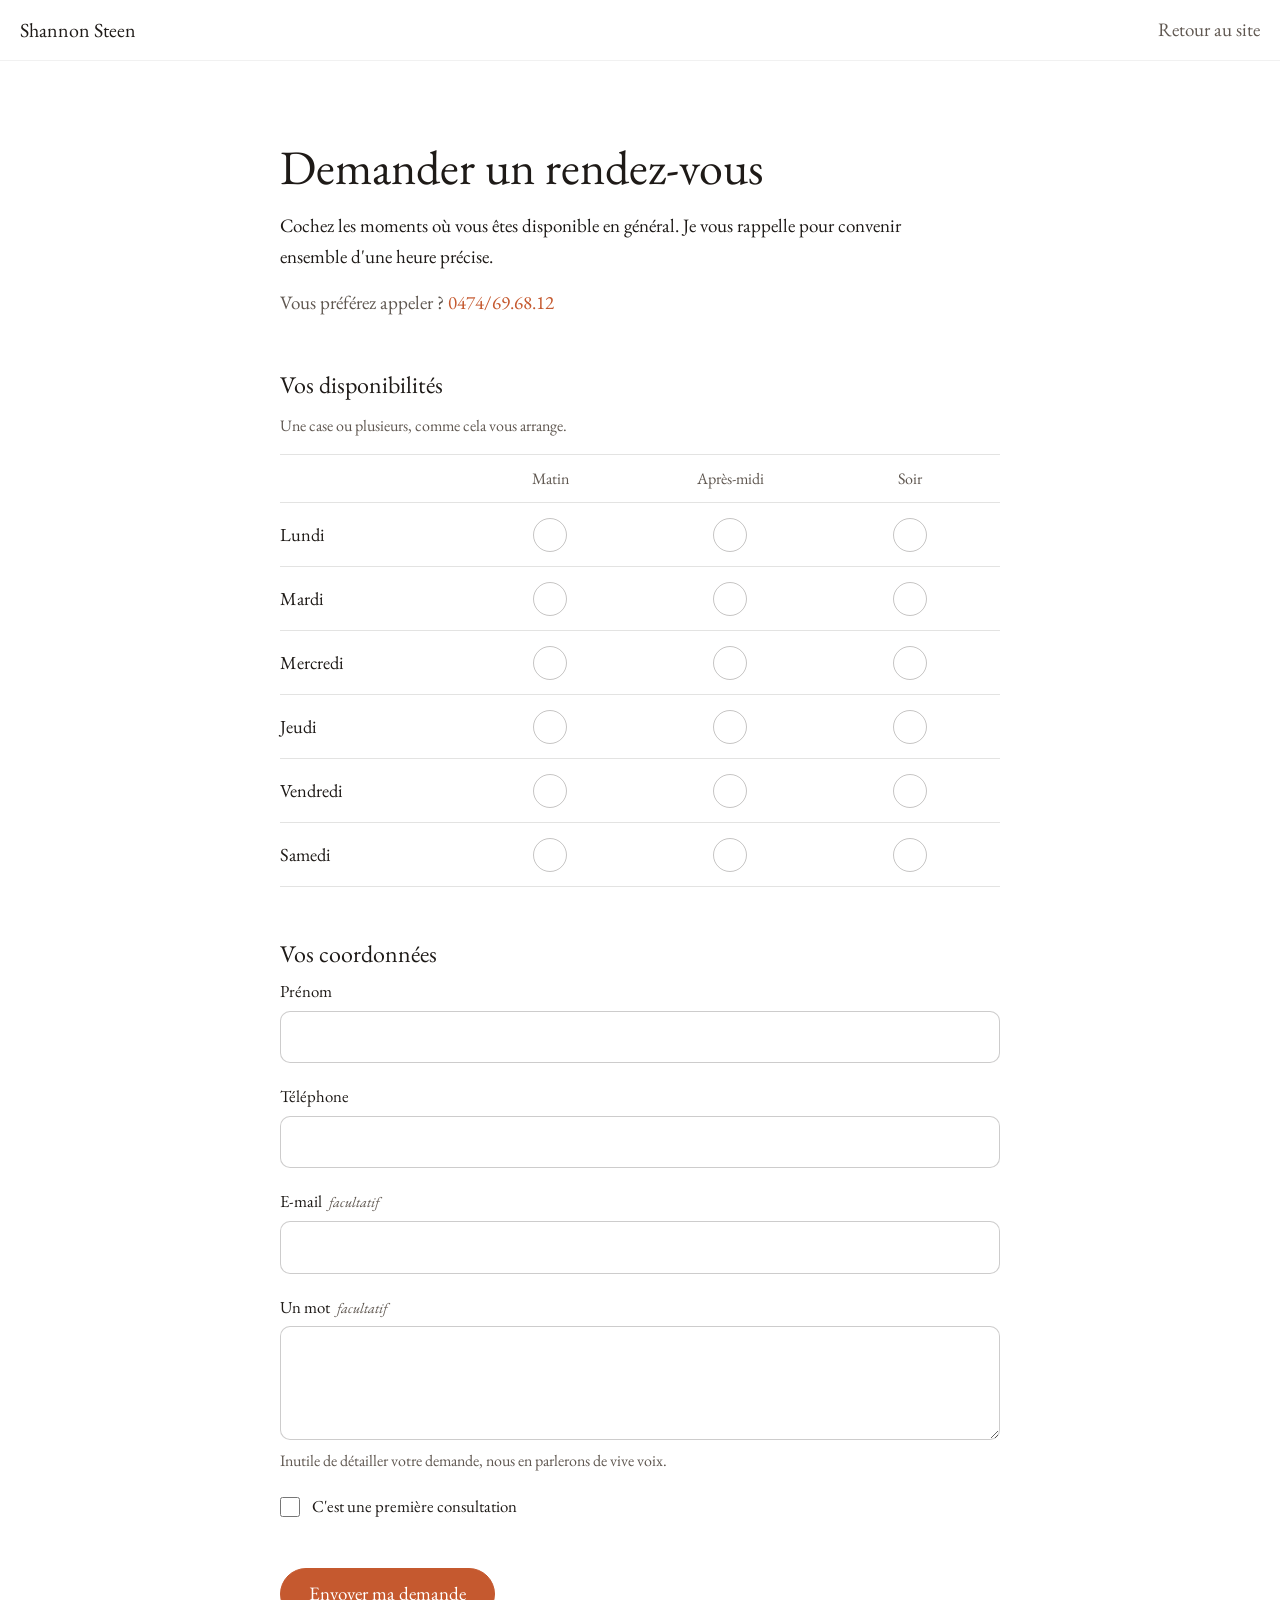
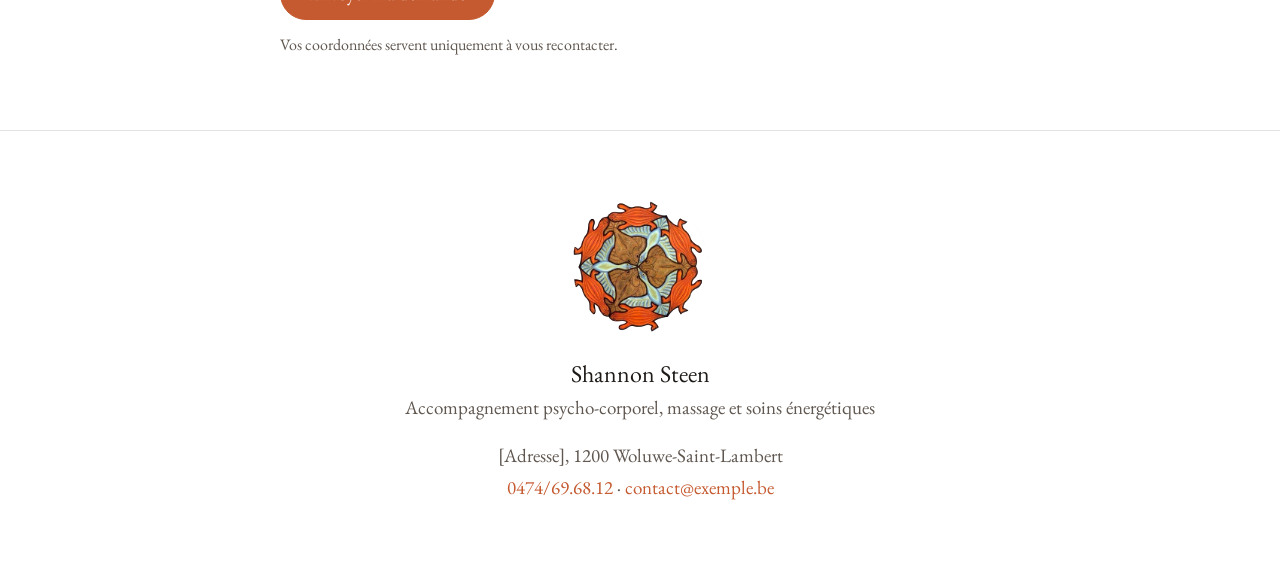
==== rendez-vous.html @ d64f92a7 "Page de demande de rendez-vous (démo) Grille jours × moments à cocher, prénom, téléphone, e-mail et " ====
<!doctype html>
<html lang="fr">
<head>
<meta charset="utf-8">
<meta name="viewport" content="width=device-width, initial-scale=1">
<meta name="robots" content="noindex, nofollow">
<title>Rendez-vous — Shannon Steen</title>
<meta name="description" content="Demande de rendez-vous auprès de Shannon Steen, accompagnement psycho-corporel à Woluwe-Saint-Lambert.">
<link rel="preconnect" href="https://fonts.googleapis.com">
<link rel="preconnect" href="https://fonts.gstatic.com" crossorigin>
<link href="https://fonts.googleapis.com/css2?family=EB+Garamond:ital,wght@0,400;0,500;1,400&display=swap" rel="stylesheet">
<link rel="stylesheet" href="style.css">
</head>
<body class="page-rdv">

<header class="top top--visible">
  <a class="top__nom" href="index.html">Shannon Steen</a>
  <a class="top__retour" href="index.html">Retour au site</a>
</header>

<main class="rdv">

  <div class="rdv__intro">
    <h1>Demander un rendez-vous</h1>
    <p>Cochez les moments où vous êtes disponible en général. Je vous rappelle pour convenir ensemble d'une heure précise.</p>
    <p class="rdv__tel">Vous préférez appeler ? <a href="tel:+32474696812">0474/69.68.12</a></p>
  </div>

  <form class="rdv__form" id="demande" novalidate>

    <fieldset class="dispo">
      <legend>Vos disponibilités</legend>
      <p class="aide" id="aide-dispo">Une case ou plusieurs, comme cela vous arrange.</p>
      <div class="grille" role="group" aria-describedby="aide-dispo">
        <span></span>
        <span class="grille__moment">Matin</span>
        <span class="grille__moment">Après-midi</span>
        <span class="grille__moment">Soir</span>
        <!-- lignes générées plus bas : une par jour -->
      </div>
      <p class="erreur" id="erreur-dispo" hidden>Cochez au moins un moment.</p>
    </fieldset>

    <fieldset class="coord">
      <legend>Vos coordonnées</legend>
      <div class="champ">
        <label for="prenom">Prénom</label>
        <input id="prenom" name="prenom" type="text" autocomplete="given-name" required>
      </div>
      <div class="champ">
        <label for="telephone">Téléphone</label>
        <input id="telephone" name="telephone" type="tel" autocomplete="tel" inputmode="tel" required>
      </div>
      <div class="champ">
        <label for="email">E-mail <span class="facultatif">facultatif</span></label>
        <input id="email" name="email" type="email" autocomplete="email">
      </div>
      <div class="champ">
        <label for="message">Un mot <span class="facultatif">facultatif</span></label>
        <textarea id="message" name="message" rows="3"></textarea>
        <p class="aide">Inutile de détailler votre demande, nous en parlerons de vive voix.</p>
      </div>
      <div class="champ champ--choix">
        <input id="premiere" name="premiere" type="checkbox">
        <label for="premiere">C'est une première consultation</label>
      </div>
      <p class="erreur" id="erreur-coord" hidden>Indiquez votre prénom et un numéro où vous joindre.</p>
    </fieldset>

    <div class="rdv__envoi">
      <button class="bouton" type="submit">Envoyer ma demande</button>
      <p class="aide">Vos coordonnées servent uniquement à vous recontacter.</p>
    </div>
  </form>

  <section class="merci" id="merci" hidden tabindex="-1" aria-live="polite">
    <h2>Merci, votre demande est envoyée.</h2>
    <p>Je vous rappelle dans les prochains jours au <strong id="merci-tel"></strong>.</p>
    <p class="merci__recap">Vos disponibilités : <span id="merci-dispo"></span></p>
    <a class="bouton" href="index.html">Retour au site</a>
  </section>

</main>

<footer class="pied">
  <img class="pied__logo" src="assets/logo-cercle.png" alt="">
  <p class="pied__nom">Shannon Steen</p>
  <p>Accompagnement psycho-corporel, massage et soins énergétiques</p>
  <address>
    [Adresse], 1200 Woluwe-Saint-Lambert<br>
    <a href="tel:+32474696812">0474/69.68.12</a> · <a href="mailto:contact@exemple.be">contact@exemple.be</a>
  </address>
</footer>

<script>
  // Grille : une ligne par jour, une case à cocher par moment de la journée
  const jours = ['Lundi', 'Mardi', 'Mercredi', 'Jeudi', 'Vendredi', 'Samedi'];
  const moments = ['Matin', 'Après-midi', 'Soir'];
  const grille = document.querySelector('.grille');
  jours.forEach(jour => {
    const nom = document.createElement('span');
    nom.className = 'grille__jour';
    nom.textContent = jour;
    grille.append(nom);
    moments.forEach(moment => {
      const id = (jour + '-' + moment).toLowerCase().normalize('NFD').replace(/[^a-z-]/g, '');
      const case_ = document.createElement('label');
      case_.className = 'case';
      case_.htmlFor = id;
      case_.innerHTML = `<input type="checkbox" id="${id}" name="dispo" value="${jour} ${moment.toLowerCase()}"><span class="case__rond" aria-hidden="true"></span><span class="sr">${jour} ${moment.toLowerCase()}</span>`;
      grille.append(case_);
    });
  });

  // Démo : pas encore d'envoi réel (il faudra brancher l'adresse de Shannon via Formspree ou Web3Forms)
  const form = document.getElementById('demande');
  form.addEventListener('submit', ev => {
    ev.preventDefault();
    const choisis = [...form.querySelectorAll('input[name="dispo"]:checked')].map(c => c.value);
    const prenom = form.prenom.value.trim(), tel = form.telephone.value.trim();
    document.getElementById('erreur-dispo').hidden = choisis.length > 0;
    document.getElementById('erreur-coord').hidden = Boolean(prenom && tel);
    if (!choisis.length || !prenom || !tel) return;
    document.getElementById('merci-tel').textContent = tel;
    document.getElementById('merci-dispo').textContent = choisis.join(', ');
    form.hidden = true;
    const merci = document.getElementById('merci');
    merci.hidden = false;
    merci.focus();
    merci.scrollIntoView({ block: 'start' });
  });
</script>
</body>
</html>
---- style.css ----
/* Shannon Steen — couleurs et typo tirées de la carte de visite */
:root {
  --papier: #ffffff;
  --blanc: #ffffff;
  --encre: #1e1a17;
  --gris: #5f5750;
  --filet: rgba(30, 26, 23, .12);
  --terre: #c5592f;   /* orange des tortues / du numéro */
  --violet: #8f7cb8;  /* lavande, cercle des émotions */
  --vert: #6fa58a;    /* sauge, cercle du quotidien */
  /* Couleurs du schéma : 6 couleurs des chakras, adoucies (pas trop saturées) */
  --c-rouge: #d9776f;
  --c-orange: #e39a62;
  --c-jaune: #e3c56b;
  --c-vert: #86b88f;
  --c-bleu: #7fb0cf;
  --c-violet: #a88bc7;
  --eau: #a9c4c0;     /* bleu pâle des poissons */
  --serif: "EB Garamond", Garamond, "Times New Roman", serif;
  --gouttiere: 24px;
  --largeur: 1088px;  /* largeur commune à tous les blocs */
  --col-titre: 240px; /* colonne des titres de section */
}

* { box-sizing: border-box; }
html { scroll-padding-top: 64px; }
body {
  margin: 0;
  background: var(--papier);
  color: var(--encre);
  font: 400 1.1875rem/1.6 var(--serif);
  -webkit-font-smoothing: antialiased;
}
img { max-width: 100%; display: block; }
a { color: inherit; }
h1, h2 { font-weight: 400; line-height: 1.15; margin: 0; }
h2 { font-size: 1.9rem; margin-bottom: 20px; }

/* ---------- En-tête ---------- */
.top {
  position: fixed; inset: 0 0 auto 0; z-index: 10;
  display: flex; justify-content: space-between; align-items: baseline; gap: 24px;
  padding: 14px 20px;
  background: var(--papier);
  border-bottom: 1px solid rgba(30, 26, 23, .06);
  align-items: center;
  transform: translateY(-100%);
  transition: transform 1.4s cubic-bezier(.22, .61, .36, 1); /* descente lente et douce */
}
.top--visible { transform: none; }
.top a { text-decoration: none; }
.top__nom { font-size: 1.25rem; }

/* ---------- Identité : texte à gauche, logo à droite ---------- */
.ident {
  width: min(100% - 2 * var(--gouttiere), var(--largeur)); margin: 0 auto;
  position: relative;
  min-height: 100vh; min-height: 100svh; /* plein écran quelle que soit la résolution */
  display: flex; flex-direction: column; align-items: center; justify-content: center;
  padding: 48px 0;
  text-align: center;
}
.ident h1 { font-size: 2.6rem; line-height: 1.05; }
.ident__filet {
  display: block; width: 48px; height: 1px;
  margin: 28px auto; background: var(--terre);
}
.ident__titre { margin: 0; font-size: 1.35rem; line-height: 1.4; }
.ident__lieu { margin: 6px 0 0; color: var(--gris); }
/* Flèche dans un rond qui pulse une seule fois à l'arrivée : invite à cliquer */
.ident__fleche {
  display: grid; place-items: center;
  width: 64px; height: 64px; margin-top: 80px;
  border: 1px solid var(--terre); border-radius: 50%;
  color: var(--terre);
  animation: appel 2.4s ease-in-out .8s 1 both;
  transition: background .6s, color .6s;
}
.ident__fleche svg { width: 16px; height: 28px; fill: none; stroke: currentColor; stroke-width: 1.4; }
.ident__fleche:hover { background: var(--terre); color: var(--blanc); animation-play-state: paused; }
@keyframes appel {
  0%, 100% { opacity: 1; box-shadow: 0 0 0 0 color-mix(in srgb, var(--terre) 35%, transparent); }
  50%      { opacity: .45; box-shadow: 0 0 0 12px transparent; }
}
.bouton {
  display: inline-block; margin-top: 20px;
  padding: 8px 22px; border-radius: 999px;
  border: 1px solid var(--terre);
  background: var(--terre); color: var(--blanc);
  text-decoration: none;
  transition: background .5s, color .5s;
}
.bouton:hover { background: transparent; color: var(--terre); }
.consultations__cta { margin-top: 32px !important; }
.bouton--petit { margin-top: 0; padding: 4px 16px; font-size: 1rem; }
/* Dans l'en-tête : contour seul par défaut, plein au survol (plus léger) */
.top .bouton { background: transparent; color: var(--terre); }
.top .bouton:hover { background: var(--terre); color: var(--blanc); }

/* ---------- Blocs ---------- */
.bloc {
  width: min(100% - 2 * var(--gouttiere), var(--largeur)); margin: 0 auto;
  padding: 48px 0;
  border-top: 1px solid var(--filet);
}
.bloc p { max-width: 36em; margin: 0 0 1em; }

.liste { padding: 0 0 0 1.1em; margin: 0; }
.liste li { padding: 2px 0; }
.liste li::marker { color: var(--terre); }

.tableau { margin: 0; }
.tableau dt { color: var(--gris); font-size: 1rem; padding-top: 14px; }
.tableau dd { margin: 0; padding-bottom: 14px; border-bottom: 1px solid var(--filet); }
.tableau dd:last-of-type { border-bottom: 0; }
.tableau a { color: var(--terre); }

/* ---------- Approche : constellation de cercles ---------- */
/* Section dédiée sous le hero : le schéma en grand */
/* Deuxième écran plein écran : le schéma, centré, avec sa flèche vers la suite */
section[id] { scroll-margin-top: 64px; } /* place pour l'en-tête fixe */
.schema {
  width: min(100% - 2 * var(--gouttiere), var(--largeur)); margin: 0 auto;
  min-height: 100vh; min-height: 100svh;
  display: flex; flex-direction: column; align-items: center; justify-content: flex-start;
  padding: 80px 0 32px; /* 64px d'en-tête fixe + 16px : le schéma se place en haut de l'écran */
}
section.schema { scroll-margin-top: 0; } /* l'écran du schéma s'aligne pile sur le haut (plus spécifique que section[id]) */
/* Mobile : le schéma prend presque toute la largeur de l'écran */
@media (max-width: 767px) {
  /* schéma collé sous l'en-tête et flèche plus proche : la flèche reste visible même sur un écran court */
  .schema { width: 100%; padding-top: 72px; }
  .constellation { width: min(100% - 24px, calc((100svh - 72px - 32px - 64px - 40px) * .94)); }
  .schema__fleche { margin-top: 32px; }
}
.constellation {
  margin: 0 auto;
  /* le schéma tient toujours dans l'écran, avec la flèche en dessous */
  /* hauteur dispo × 0,94 : le dessin est un peu plus haut que large (890 × 944) */
  width: min(100%, 920px, calc((100svh - 80px - 48px - 64px - 32px) * .94));
}
.schema__fleche { margin-top: 48px; animation: none; }
@supports (animation-timeline: view()) {
  .constellation { view-timeline: --constel; }
}
.constellation svg { display: block; width: 100%; height: auto; overflow: visible; }
.etiquette { transform-box: fill-box; transform-origin: center; }
.etiquettes { pointer-events: none; }
.disque {
  transform-box: fill-box; transform-origin: center;
  /* vrai mélange « encre » : le mode de fusion doit être sur le groupe animé,
     sinon chaque cercle reste isolé dans son calque et ne se mélange pas aux autres */
  mix-blend-mode: multiply;
}
.disque circle {
  fill: var(--c);
  fill-opacity: .92;
  transition: fill-opacity .8s ease;
}
.disque:hover circle { fill-opacity: 1; }
/* liseré de calage : la même encre, plus soutenue, légèrement décalée */
.disque .calage { fill: color-mix(in oklab, var(--c), #6b2a12 22%); fill-opacity: 1; }
.etiquette text {
  font: italic 400 42px var(--serif);
  fill: var(--blanc);
  text-anchor: middle;
  pointer-events: none;
}

/* Libellés plus grands sur petit écran (le schéma est réduit) */
@media (max-width: 767px) {
  .etiquette text { font-size: 46px; }
}

/* Deux phases sur tout le passage du schéma à l'écran :
   1. arrivée : de loin, en grandissant, jusqu'à la position ouverte (0 → 50 %)
   2. dérive très lente vers le centre jusqu'à la sortie de l'écran (50 → 100 %),
      sans jamais aller jusqu'à la fusion */
@supports (animation-timeline: view()) {
  .disque, .etiquette {
    animation: arrive linear both;
    animation-timeline: --constel;
    animation-range: cover 0% cover 100%;
  }
}
@keyframes arrive {
  0%   { transform: translate(calc(cos(var(--a)) * 320px), calc(sin(var(--a)) * 320px)) scale(.25); opacity: 0; }
  20%  { opacity: 1; }
  50%  { transform: none; opacity: 1; }
  100% { transform: translate(calc(cos(var(--a)) * var(--d) * -.3px), calc(sin(var(--a)) * var(--d) * -.3px)); opacity: 1; }
}

/* ---------- Parcours ---------- */

.pied {
  text-align: center; padding: 64px var(--gouttiere) 72px;
  color: var(--gris);
  border-top: 1px solid var(--filet);
}
.pied__logo { width: 140px; margin: 0 auto 20px; clip-path: circle(48.5% at 50% 50%); filter: brightness(1.05) contrast(1.06); }
.pied p { margin: 0; }
.pied__nom { font-size: 1.5rem; color: var(--encre); }
.pied address { font-style: normal; margin-top: 16px; line-height: 1.7; }
.pied a { color: var(--terre); text-decoration: none; }


/* ---------- Tablette et + ---------- */
@media (min-width: 768px) {
  :root { --gouttiere: 48px; }
  .ident h1 { font-size: 4.2rem; }
  .ident__titre { font-size: 1.7rem; }
  .bloc { display: grid; grid-template-columns: var(--col-titre) 1fr; column-gap: 48px; padding: 64px 0; }
  .bloc > h2 { grid-row: span 10; }
  .tableau { display: grid; grid-template-columns: 200px 1fr; }
  .tableau dt, .tableau dd { padding: 14px 0; border-bottom: 1px solid var(--filet); }
  .tableau dt:last-of-type { border-bottom: 0; }
}

@media (prefers-reduced-motion: reduce) {
  *, *::before, *::after { animation: none !important; }
}

/* ---------- Page « Demander un rendez-vous » ---------- */
.top__retour { color: var(--gris); }
.top__retour:hover { color: var(--encre); }

.rdv {
  width: min(100% - 2 * var(--gouttiere), 720px); margin: 0 auto;
  padding: 112px 0 72px;
}
.rdv h1 { font-size: 2.4rem; text-wrap: balance; }
.rdv__intro p { max-width: 34em; margin: 16px 0 0; }
.rdv__tel { color: var(--gris); }
.rdv__tel a { color: var(--terre); text-decoration: none; }

.rdv__form { display: grid; gap: 48px; margin-top: 48px; }
.rdv fieldset { border: 0; margin: 0; padding: 0; min-width: 0; }
.rdv legend { font-size: 1.5rem; padding: 0; margin-bottom: 8px; }
.aide { color: var(--gris); font-size: 1rem; margin: 0 0 16px; }
.erreur { color: var(--terre); font-size: 1rem; margin: 12px 0 0; }

/* Grille des disponibilités : jours en lignes, moments en colonnes */
.grille {
  display: grid;
  grid-template-columns: minmax(5.5em, 1fr) repeat(3, minmax(0, 1fr));
  align-items: center;
  border-top: 1px solid var(--filet);
}
.grille > * { padding: 10px 0; border-bottom: 1px solid var(--filet); min-height: 60px; display: flex; align-items: center; }
.grille__moment { justify-content: center; color: var(--gris); font-size: 1rem; min-height: 48px; }
.grille > :nth-child(-n+4) { min-height: 48px; } /* ligne d'en-tête : même hauteur pour que le filet soit continu */
.grille__jour { font-size: 1.15rem; }

.case { justify-content: center; cursor: pointer; position: relative; }
.case input { position: absolute; opacity: 0; width: 1px; height: 1px; }
.case__rond {
  width: 34px; height: 34px; border-radius: 50%;
  border: 1px solid color-mix(in srgb, var(--encre) 25%, transparent);
  transition: background .5s, border-color .5s, transform .5s;
}
/* les moments reprennent trois encres du schéma */
.case:nth-child(4n+2) { --encre-case: var(--c-jaune); }
.case:nth-child(4n+3) { --encre-case: var(--c-orange); }
.case:nth-child(4n)   { --encre-case: var(--c-violet); }
.case:hover .case__rond { border-color: var(--encre-case); }
.case input:checked + .case__rond {
  background: var(--encre-case); border-color: var(--encre-case);
  transform: scale(1.12);
}
.case input:focus-visible + .case__rond { outline: 2px solid var(--encre); outline-offset: 3px; }
.sr { position: absolute; width: 1px; height: 1px; overflow: hidden; clip-path: inset(50%); white-space: nowrap; }

/* Coordonnées */
.coord { display: grid; gap: 20px; }
.coord legend { margin-bottom: 4px; }
.champ { display: grid; gap: 6px; }
.champ label { font-size: 1.05rem; }
.facultatif { color: var(--gris); font-size: .9rem; font-style: italic; margin-left: 4px; }
.champ input:not([type="checkbox"]), .champ textarea {
  font: inherit; color: var(--encre); background: var(--blanc);
  border: 1px solid color-mix(in srgb, var(--encre) 22%, transparent); border-radius: 10px;
  padding: 10px 14px; width: 100%;
}
.champ input:focus, .champ textarea:focus { outline: none; border-color: var(--terre); box-shadow: 0 0 0 3px color-mix(in srgb, var(--terre) 18%, transparent); }
.champ .aide { margin: 2px 0 0; }
.champ--choix { grid-template-columns: auto 1fr; align-items: center; gap: 12px; }
.champ--choix input { width: 20px; height: 20px; accent-color: var(--terre); margin: 0; }

.rdv__envoi { display: grid; justify-items: start; gap: 12px; }
.rdv__envoi .bouton { margin-top: 0; font: inherit; cursor: pointer; padding: 10px 28px; }
.rdv__envoi .aide { margin: 0; }

.merci { padding-top: 48px; outline: none; }
.merci h2 { font-size: 1.9rem; margin-bottom: 16px; }
.merci p { margin: 0 0 12px; max-width: 34em; }
.merci__recap { color: var(--gris); }

@media (min-width: 768px) {
  .rdv { padding-top: 140px; }
  .rdv h1 { font-size: 3rem; }
  .grille > * { min-height: 64px; }
}
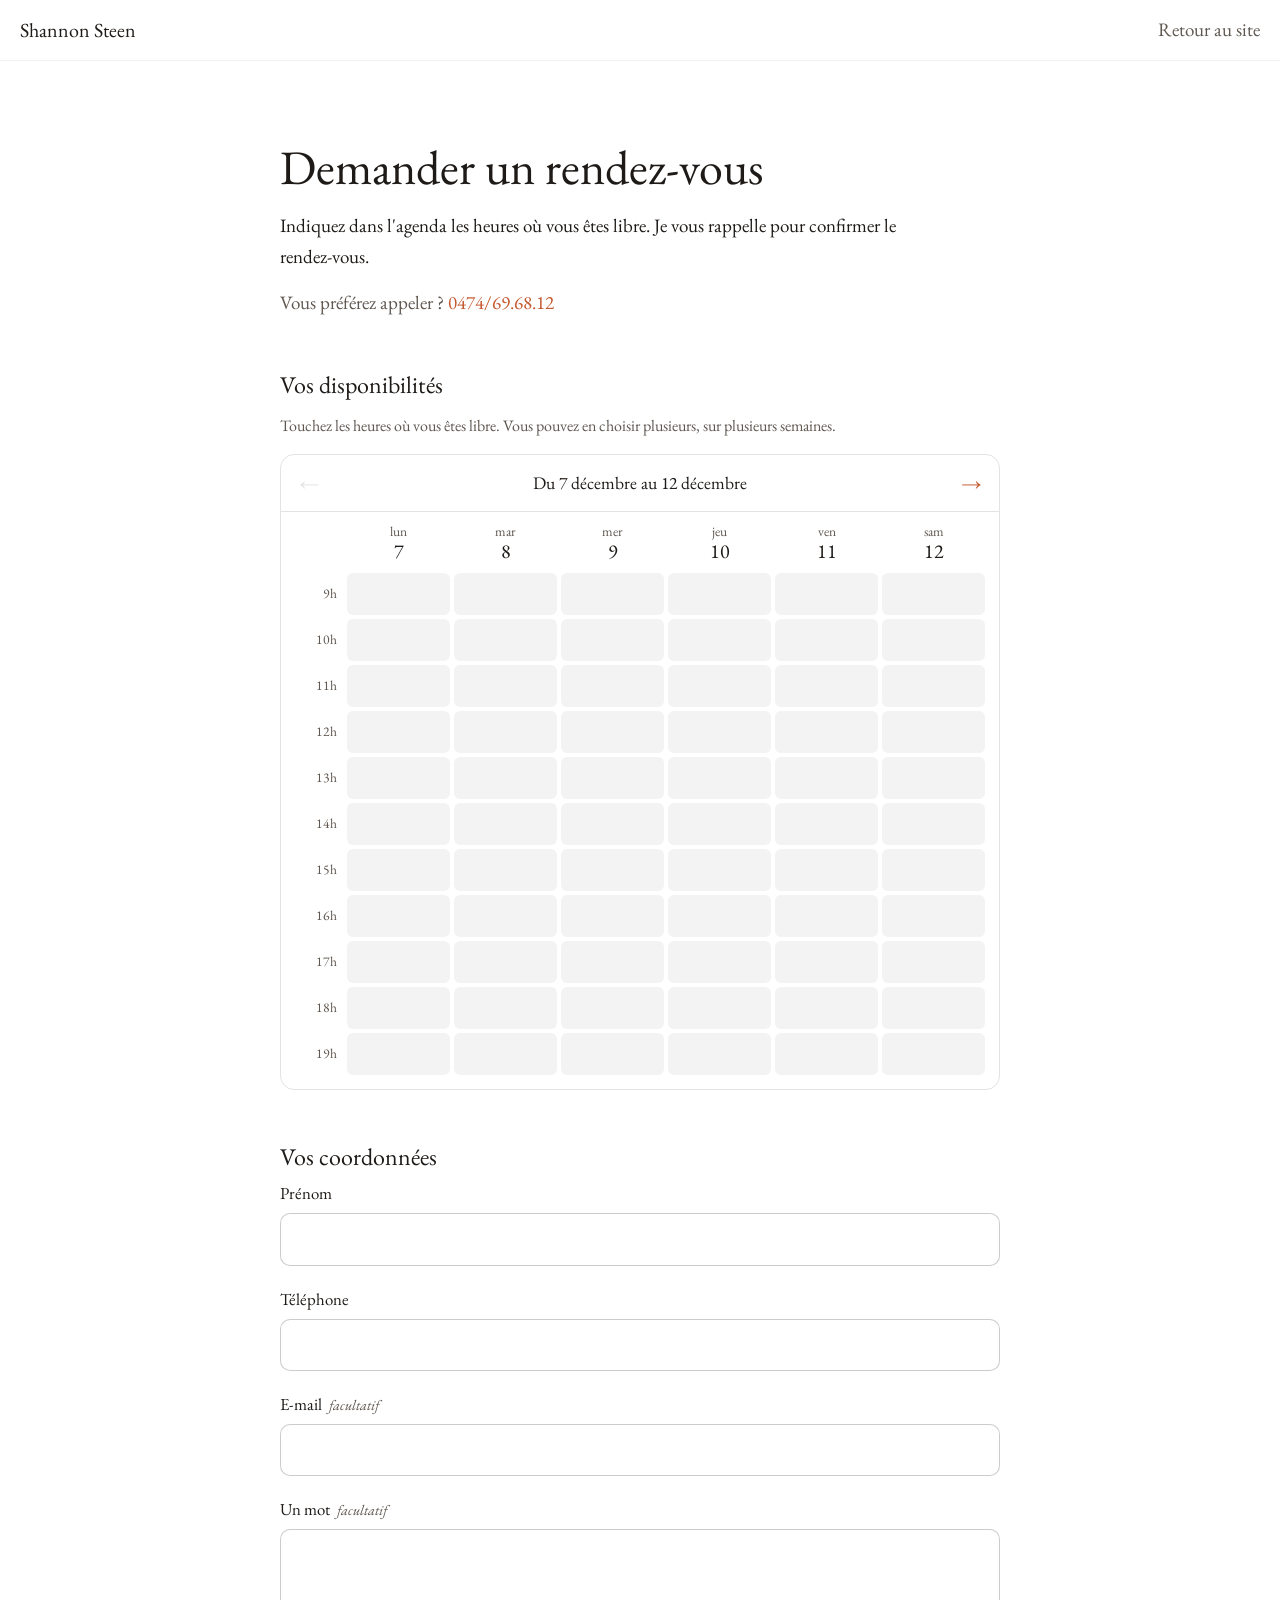
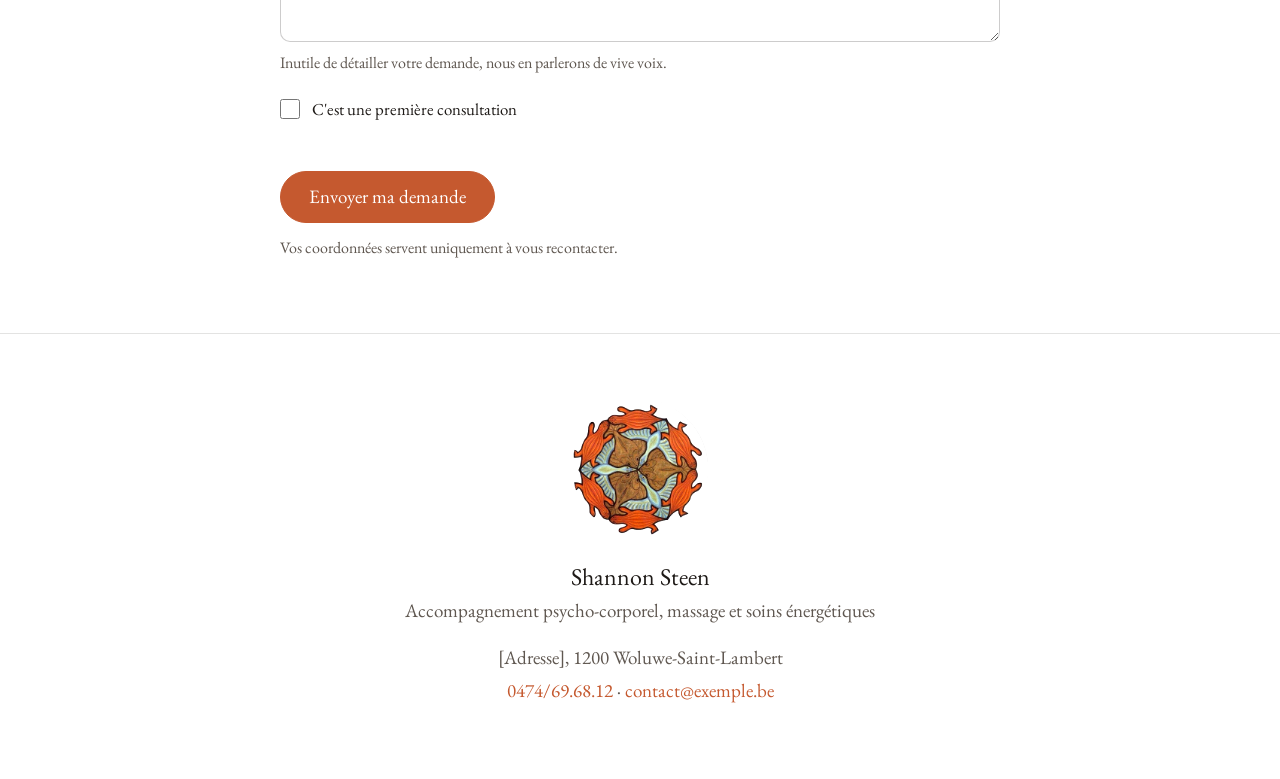
==== commit fc376788: "Rendez-vous : vrai agenda à la semaine Jours datés en colonnes (lundi-samedi), créneaux d'une heure " ====
--- a/rendez-vous.html
+++ b/rendez-vous.html
@@ -22,7 +22,7 @@
 
   <div class="rdv__intro">
     <h1>Demander un rendez-vous</h1>
-    <p>Cochez les moments où vous êtes disponible en général. Je vous rappelle pour convenir ensemble d'une heure précise.</p>
+    <p>Indiquez dans l'agenda les heures où vous êtes libre. Je vous rappelle pour confirmer le rendez-vous.</p>
     <p class="rdv__tel">Vous préférez appeler ? <a href="tel:+32474696812">0474/69.68.12</a></p>
   </div>
 
@@ -30,15 +30,22 @@
 
     <fieldset class="dispo">
       <legend>Vos disponibilités</legend>
-      <p class="aide" id="aide-dispo">Une case ou plusieurs, comme cela vous arrange.</p>
-      <div class="grille" role="group" aria-describedby="aide-dispo">
-        <span></span>
-        <span class="grille__moment">Matin</span>
-        <span class="grille__moment">Après-midi</span>
-        <span class="grille__moment">Soir</span>
-        <!-- lignes générées plus bas : une par jour -->
+      <p class="aide" id="aide-dispo">Touchez les heures où vous êtes libre. Vous pouvez en choisir plusieurs, sur plusieurs semaines.</p>
+
+      <div class="agenda">
+        <div class="agenda__nav">
+          <button type="button" class="agenda__fleche" id="sem-prec" aria-label="Semaine précédente">←</button>
+          <p class="agenda__titre" id="sem-titre" aria-live="polite"></p>
+          <button type="button" class="agenda__fleche" id="sem-suiv" aria-label="Semaine suivante">→</button>
+        </div>
+        <div class="agenda__grille" id="agenda" role="group" aria-describedby="aide-dispo"></div>
       </div>
-      <p class="erreur" id="erreur-dispo" hidden>Cochez au moins un moment.</p>
+
+      <div class="choix" id="choix" hidden>
+        <p class="choix__titre">Vos créneaux</p>
+        <ul class="choix__liste" id="choix-liste"></ul>
+      </div>
+      <p class="erreur" id="erreur-dispo" hidden>Choisissez au moins un créneau.</p>
     </fieldset>
 
     <fieldset class="coord">
@@ -93,36 +100,80 @@
 </footer>
 
 <script>
-  // Grille : une ligne par jour, une case à cocher par moment de la journée
-  const jours = ['Lundi', 'Mardi', 'Mercredi', 'Jeudi', 'Vendredi', 'Samedi'];
-  const moments = ['Matin', 'Après-midi', 'Soir'];
-  const grille = document.querySelector('.grille');
-  jours.forEach(jour => {
-    const nom = document.createElement('span');
-    nom.className = 'grille__jour';
-    nom.textContent = jour;
-    grille.append(nom);
-    moments.forEach(moment => {
-      const id = (jour + '-' + moment).toLowerCase().normalize('NFD').replace(/[^a-z-]/g, '');
-      const case_ = document.createElement('label');
-      case_.className = 'case';
-      case_.htmlFor = id;
-      case_.innerHTML = `<input type="checkbox" id="${id}" name="dispo" value="${jour} ${moment.toLowerCase()}"><span class="case__rond" aria-hidden="true"></span><span class="sr">${jour} ${moment.toLowerCase()}</span>`;
-      grille.append(case_);
+  // Agenda : semaines du lundi au samedi, créneaux d'une heure de 9 h à 19 h
+  const HEURES = [9, 10, 11, 12, 13, 14, 15, 16, 17, 18, 19];
+  const NB_SEMAINES = 4;
+  const choisis = new Map(); // clé "2026-10-13T10" → libellé lisible
+  const jourCourt = new Intl.DateTimeFormat('fr-BE', { weekday: 'short' });
+  const jourLong = new Intl.DateTimeFormat('fr-BE', { weekday: 'long', day: 'numeric', month: 'long' });
+  const mois = new Intl.DateTimeFormat('fr-BE', { day: 'numeric', month: 'long' });
+
+  // premier lundi à venir (demain au plus tôt)
+  const debut = new Date(); debut.setHours(0, 0, 0, 0); debut.setDate(debut.getDate() + 1);
+  while (debut.getDay() !== 1) debut.setDate(debut.getDate() + 1);
+  let semaine = 0;
+
+  // date locale (toISOString passerait en UTC et décalerait d'un jour à Bruxelles)
+  const cle = d => `${d.getFullYear()}-${String(d.getMonth() + 1).padStart(2, '0')}-${String(d.getDate()).padStart(2, '0')}`;
+  const agenda = document.getElementById('agenda');
+
+  function dessiner() {
+    const lundi = new Date(debut); lundi.setDate(lundi.getDate() + semaine * 7);
+    const jours = [...Array(6)].map((_, i) => { const d = new Date(lundi); d.setDate(d.getDate() + i); return d; });
+    const samedi = jours[5];
+    document.getElementById('sem-titre').textContent = `Du ${mois.format(lundi)} au ${mois.format(samedi)}`;
+    document.getElementById('sem-prec').disabled = semaine === 0;
+    document.getElementById('sem-suiv').disabled = semaine === NB_SEMAINES - 1;
+
+    let html = '<span class="agenda__coin"></span>';
+    jours.forEach(d => html += `<span class="agenda__jour"><span>${jourCourt.format(d).replace('.', '')}</span><b>${d.getDate()}</b></span>`);
+    HEURES.forEach(h => {
+      html += `<span class="agenda__heure">${h}h</span>`;
+      jours.forEach(d => {
+        const k = `${cle(d)}T${h}`;
+        const libelle = `${jourLong.format(d)} à ${h} h`;
+        html += `<button type="button" class="creneau" data-cle="${k}" data-libelle="${libelle}" aria-pressed="${choisis.has(k)}" aria-label="${libelle}"></button>`;
+      });
     });
+    agenda.innerHTML = html;
+  }
+
+  function resume() {
+    const liste = document.getElementById('choix-liste');
+    const tri = [...choisis.keys()].sort((a, b) => a.localeCompare(b, undefined, { numeric: true }));
+    liste.innerHTML = tri.map(k => `<li><button type="button" data-retire="${k}" aria-label="Retirer ${choisis.get(k)}">${choisis.get(k)} <span aria-hidden="true">×</span></button></li>`).join('');
+    document.getElementById('choix').hidden = choisis.size === 0;
+    if (choisis.size) document.getElementById('erreur-dispo').hidden = true;
+  }
+
+  agenda.addEventListener('click', ev => {
+    const c = ev.target.closest('.creneau'); if (!c) return;
+    const k = c.dataset.cle;
+    if (choisis.has(k)) choisis.delete(k); else choisis.set(k, c.dataset.libelle);
+    c.setAttribute('aria-pressed', choisis.has(k));
+    resume();
   });
+  document.getElementById('choix-liste').addEventListener('click', ev => {
+    const b = ev.target.closest('[data-retire]'); if (!b) return;
+    choisis.delete(b.dataset.retire);
+    const c = agenda.querySelector(`[data-cle="${b.dataset.retire}"]`); if (c) c.setAttribute('aria-pressed', 'false');
+    resume();
+  });
+  document.getElementById('sem-prec').addEventListener('click', () => { semaine--; dessiner(); });
+  document.getElementById('sem-suiv').addEventListener('click', () => { semaine++; dessiner(); });
+  dessiner();
 
   // Démo : pas encore d'envoi réel (il faudra brancher l'adresse de Shannon via Formspree ou Web3Forms)
   const form = document.getElementById('demande');
   form.addEventListener('submit', ev => {
     ev.preventDefault();
-    const choisis = [...form.querySelectorAll('input[name="dispo"]:checked')].map(c => c.value);
     const prenom = form.prenom.value.trim(), tel = form.telephone.value.trim();
-    document.getElementById('erreur-dispo').hidden = choisis.length > 0;
+    document.getElementById('erreur-dispo').hidden = choisis.size > 0;
     document.getElementById('erreur-coord').hidden = Boolean(prenom && tel);
-    if (!choisis.length || !prenom || !tel) return;
+    if (!choisis.size || !prenom || !tel) return;
     document.getElementById('merci-tel').textContent = tel;
-    document.getElementById('merci-dispo').textContent = choisis.join(', ');
+    const tri = [...choisis.keys()].sort((a, b) => a.localeCompare(b, undefined, { numeric: true }));
+    document.getElementById('merci-dispo').textContent = tri.map(k => choisis.get(k)).join(' · ');
     form.hidden = true;
     const merci = document.getElementById('merci');
     merci.hidden = false;
--- a/style.css
+++ b/style.css
@@ -239,36 +239,49 @@
 .aide { color: var(--gris); font-size: 1rem; margin: 0 0 16px; }
 .erreur { color: var(--terre); font-size: 1rem; margin: 12px 0 0; }
 
-/* Grille des disponibilités : jours en lignes, moments en colonnes */
-.grille {
+/* Agenda : jours en colonnes, heures en lignes, comme un agenda papier */
+.agenda { border: 1px solid var(--filet); border-radius: 14px; overflow: hidden; }
+.agenda__nav {
+  display: grid; grid-template-columns: 44px 1fr 44px; align-items: center;
+  padding: 6px; border-bottom: 1px solid var(--filet);
+}
+.agenda__titre { margin: 0; text-align: center; font-size: 1.1rem; }
+.agenda__fleche {
+  width: 44px; height: 44px; border: 0; border-radius: 50%; background: none;
+  font: inherit; font-size: 1.3rem; color: var(--terre); cursor: pointer;
+}
+.agenda__fleche:hover:not(:disabled) { background: color-mix(in srgb, var(--terre) 10%, transparent); }
+.agenda__fleche:disabled { color: var(--filet); cursor: default; }
+
+.agenda__grille {
   display: grid;
-  grid-template-columns: minmax(5.5em, 1fr) repeat(3, minmax(0, 1fr));
-  align-items: center;
-  border-top: 1px solid var(--filet);
-}
-.grille > * { padding: 10px 0; border-bottom: 1px solid var(--filet); min-height: 60px; display: flex; align-items: center; }
-.grille__moment { justify-content: center; color: var(--gris); font-size: 1rem; min-height: 48px; }
-.grille > :nth-child(-n+4) { min-height: 48px; } /* ligne d'en-tête : même hauteur pour que le filet soit continu */
-.grille__jour { font-size: 1.15rem; }
-
-.case { justify-content: center; cursor: pointer; position: relative; }
-.case input { position: absolute; opacity: 0; width: 1px; height: 1px; }
-.case__rond {
-  width: 34px; height: 34px; border-radius: 50%;
-  border: 1px solid color-mix(in srgb, var(--encre) 25%, transparent);
-  transition: background .5s, border-color .5s, transform .5s;
-}
-/* les moments reprennent trois encres du schéma */
-.case:nth-child(4n+2) { --encre-case: var(--c-jaune); }
-.case:nth-child(4n+3) { --encre-case: var(--c-orange); }
-.case:nth-child(4n)   { --encre-case: var(--c-violet); }
-.case:hover .case__rond { border-color: var(--encre-case); }
-.case input:checked + .case__rond {
-  background: var(--encre-case); border-color: var(--encre-case);
-  transform: scale(1.12);
-}
-.case input:focus-visible + .case__rond { outline: 2px solid var(--encre); outline-offset: 3px; }
-.sr { position: absolute; width: 1px; height: 1px; overflow: hidden; clip-path: inset(50%); white-space: nowrap; }
+  grid-template-columns: 40px repeat(6, minmax(0, 1fr));
+  gap: 3px; padding: 8px 8px 10px 4px;
+  font-variant-numeric: tabular-nums;
+}
+.agenda__coin { position: sticky; }
+.agenda__jour { display: grid; justify-items: center; line-height: 1.15; padding-bottom: 6px; color: var(--gris); font-size: .85rem; }
+.agenda__jour b { font-weight: 400; font-size: 1.25rem; color: var(--encre); }
+.agenda__heure { font-size: .85rem; color: var(--gris); text-align: right; padding-right: 6px; align-self: center; }
+.creneau {
+  height: 38px; border: 0; border-radius: 6px; cursor: pointer;
+  background: color-mix(in srgb, var(--encre) 5%, transparent);
+  transition: background .4s, transform .4s;
+}
+.creneau:hover { background: color-mix(in srgb, var(--terre) 22%, transparent); }
+.creneau[aria-pressed="true"] { background: var(--terre); }
+.creneau:focus-visible { outline: 2px solid var(--encre); outline-offset: 2px; }
+
+/* Récapitulatif des créneaux choisis : on peut en retirer un d'un geste */
+.choix { margin-top: 20px; }
+.choix__titre { margin: 0 0 8px; font-size: 1rem; color: var(--gris); }
+.choix__liste { list-style: none; margin: 0; padding: 0; display: flex; flex-wrap: wrap; gap: 8px; }
+.choix__liste button {
+  font: inherit; font-size: .95rem; cursor: pointer;
+  border: 1px solid var(--terre); color: var(--terre); background: none;
+  border-radius: 999px; padding: 3px 12px;
+}
+.choix__liste button:hover { background: var(--terre); color: var(--blanc); }
 
 /* Coordonnées */
 .coord { display: grid; gap: 20px; }
@@ -298,5 +311,6 @@
 @media (min-width: 768px) {
   .rdv { padding-top: 140px; }
   .rdv h1 { font-size: 3rem; }
-  .grille > * { min-height: 64px; }
-}
+  .creneau { height: 42px; }
+  .agenda__grille { grid-template-columns: 56px repeat(6, minmax(0, 1fr)); gap: 4px; padding: 12px 14px 14px 6px; }
+}
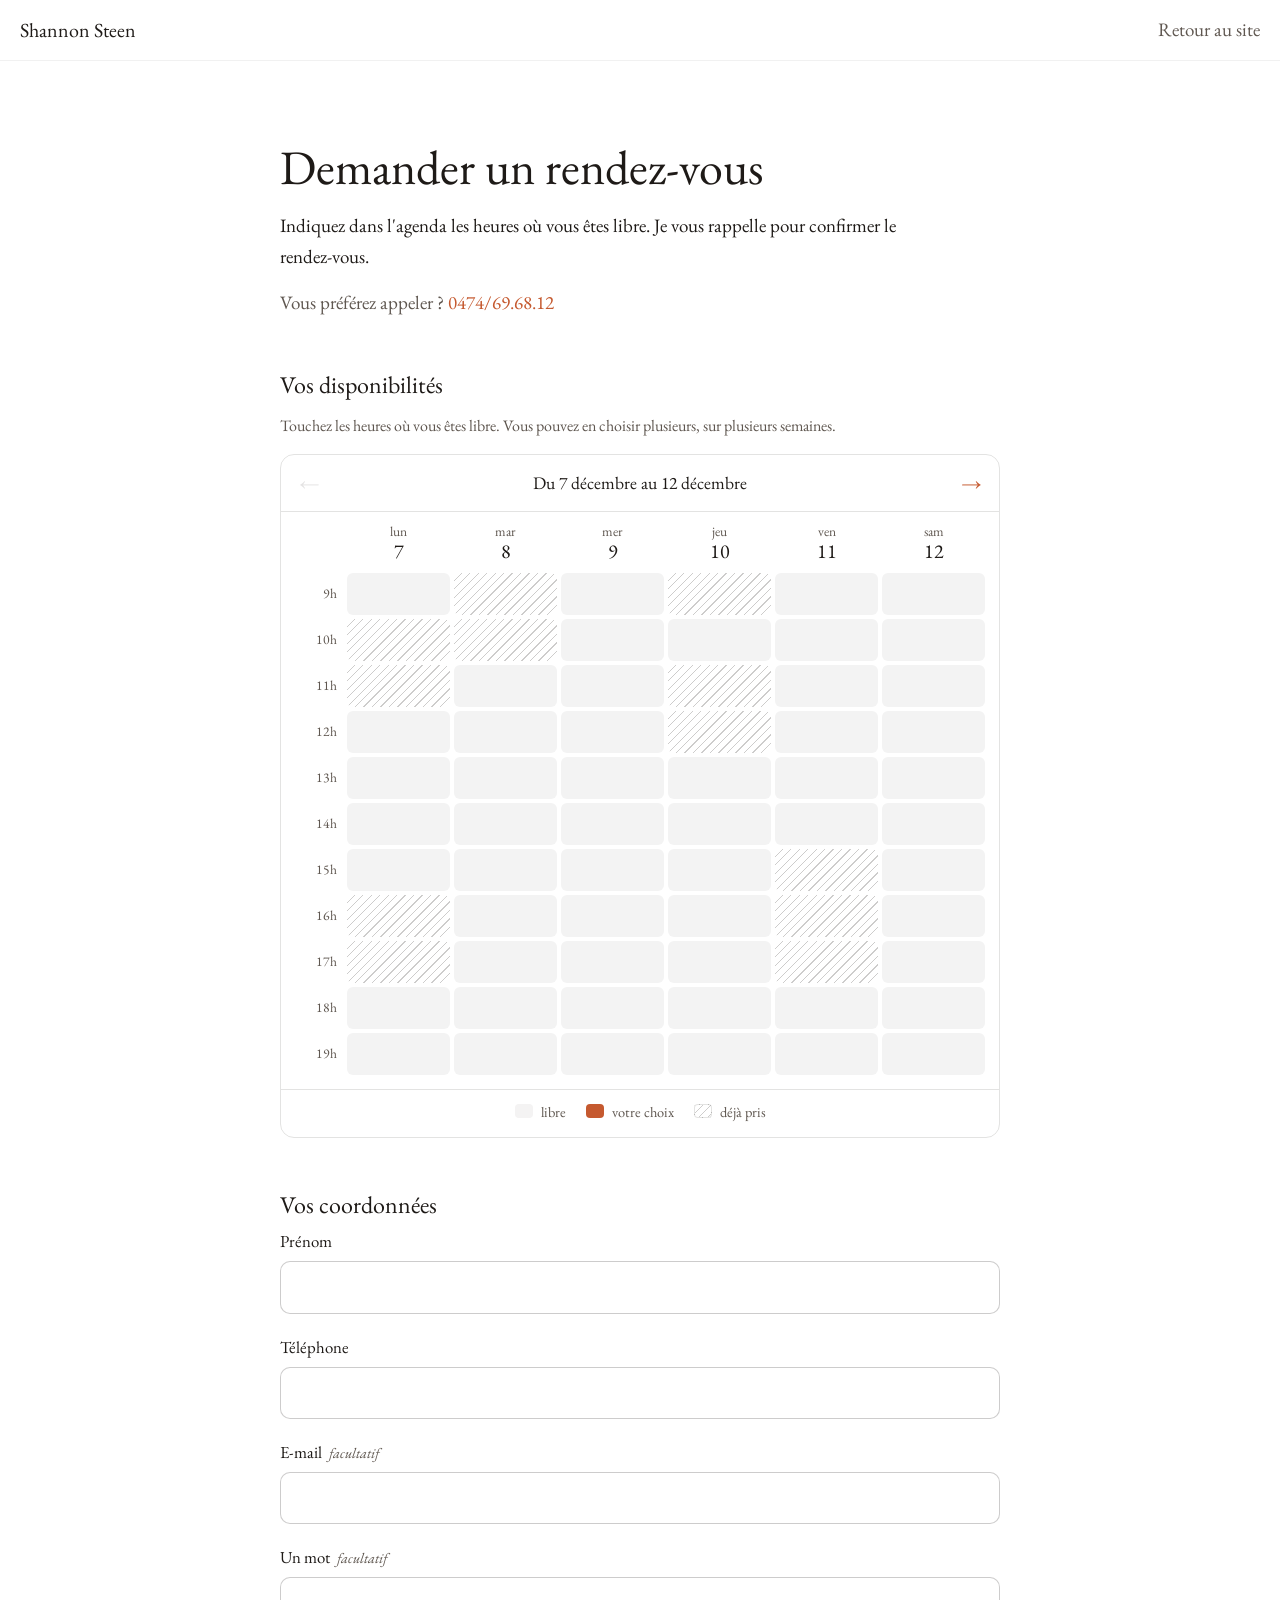
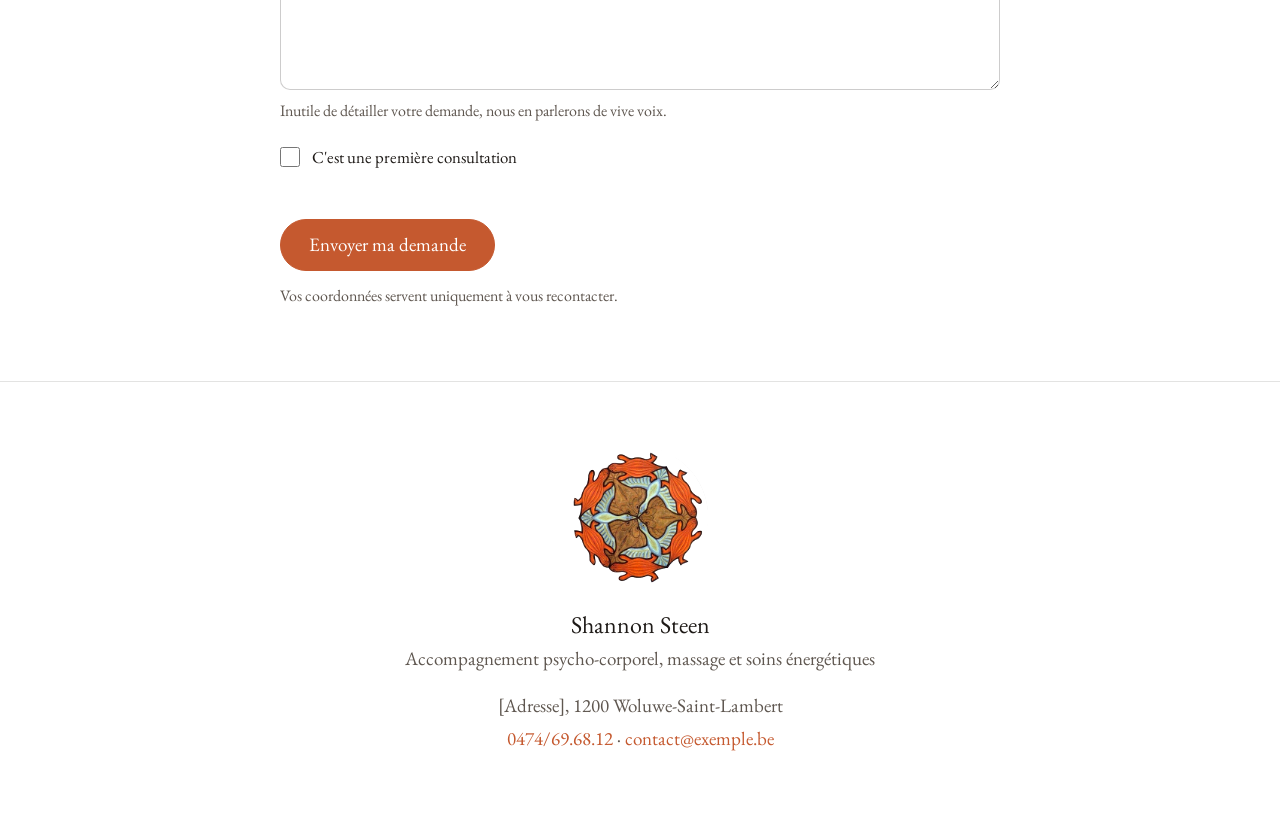
==== commit febea6d6: "Agenda : créneaux déjà pris, lus dans Google Agenda Les plages occupées de l'agenda de Shannon (disp" ====
--- a/rendez-vous.html
+++ b/rendez-vous.html
@@ -39,6 +39,11 @@
           <button type="button" class="agenda__fleche" id="sem-suiv" aria-label="Semaine suivante">→</button>
         </div>
         <div class="agenda__grille" id="agenda" role="group" aria-describedby="aide-dispo"></div>
+        <ul class="agenda__legende" aria-hidden="true">
+          <li><span class="pastille pastille--libre"></span>libre</li>
+          <li><span class="pastille pastille--choisi"></span>votre choix</li>
+          <li><span class="pastille pastille--pris"></span>déjà pris</li>
+        </ul>
       </div>
 
       <div class="choix" id="choix" hidden>
@@ -101,7 +106,13 @@
 
 <script>
   // Agenda : semaines du lundi au samedi, créneaux d'une heure de 9 h à 19 h
+  // Synchronisation avec l'agenda Google de Shannon (à remplir quand elle aura partagé
+  // ses disponibilités) : identifiant de l'agenda + clé d'API limitée au domaine du site.
+  // Tant que c'est vide, la page affiche des créneaux « pris » de démonstration.
+  const GOOGLE = { agenda: '', cle: '' };
+
   const HEURES = [9, 10, 11, 12, 13, 14, 15, 16, 17, 18, 19];
+  let occupe = [];   // plages occupées [{ debut: Date, fin: Date }]
   const NB_SEMAINES = 4;
   const choisis = new Map(); // clé "2026-10-13T10" → libellé lisible
   const jourCourt = new Intl.DateTimeFormat('fr-BE', { weekday: 'short' });
@@ -132,7 +143,14 @@
       jours.forEach(d => {
         const k = `${cle(d)}T${h}`;
         const libelle = `${jourLong.format(d)} à ${h} h`;
-        html += `<button type="button" class="creneau" data-cle="${k}" data-libelle="${libelle}" aria-pressed="${choisis.has(k)}" aria-label="${libelle}"></button>`;
+        const debutC = new Date(d); debutC.setHours(h);
+        const finC = new Date(d); finC.setHours(h + 1);
+        if (occupe.some(p => p.debut < finC && p.fin > debutC)) {
+          choisis.delete(k); // un créneau devenu pris ne peut plus rester choisi
+          html += `<button type="button" class="creneau creneau--pris" disabled aria-label="${libelle}, déjà pris"></button>`;
+        } else {
+          html += `<button type="button" class="creneau" data-cle="${k}" data-libelle="${libelle}" aria-pressed="${choisis.has(k)}" aria-label="${libelle}"></button>`;
+        }
       });
     });
     agenda.innerHTML = html;
@@ -161,7 +179,42 @@
   });
   document.getElementById('sem-prec').addEventListener('click', () => { semaine--; dessiner(); });
   document.getElementById('sem-suiv').addEventListener('click', () => { semaine++; dessiner(); });
+  // Plages occupées : lues dans l'agenda Google (disponibilités publiques), sinon démo
+  async function chargerOccupe() {
+    const fin = new Date(debut); fin.setDate(fin.getDate() + NB_SEMAINES * 7);
+    if (GOOGLE.agenda && GOOGLE.cle) {
+      try {
+        const rep = await fetch(`https://www.googleapis.com/calendar/v3/freeBusy?key=${GOOGLE.cle}`, {
+          method: 'POST', headers: { 'Content-Type': 'application/json' },
+          body: JSON.stringify({ timeMin: debut.toISOString(), timeMax: fin.toISOString(), timeZone: 'Europe/Brussels', items: [{ id: GOOGLE.agenda }] })
+        });
+        const donnees = await rep.json();
+        occupe = (donnees.calendars?.[GOOGLE.agenda]?.busy || []).map(p => ({ debut: new Date(p.start), fin: new Date(p.end) }));
+      } catch (e) { occupe = []; } // en cas d'échec, on laisse tout libre : Shannon confirme de toute façon par téléphone
+    } else {
+      occupe = demoOccupe();
+    }
+    dessiner();
+    resume();
+  }
+
+  // Démo : quelques rendez-vous réguliers, comme dans un vrai cabinet
+  function demoOccupe() {
+    const plages = [];
+    const regulier = { 1: [[10, 12], [16, 18]], 2: [[9, 11], [14, 15]], 3: [[13, 16]], 4: [[9, 10], [11, 13], [17, 19]], 5: [[15, 18]], 6: [[10, 13]] };
+    for (let i = 0; i < NB_SEMAINES * 7; i++) {
+      const d = new Date(debut); d.setDate(d.getDate() + i);
+      (regulier[d.getDay()] || []).forEach(([a, b], n) => {
+        if ((i + n) % 3 === 2) return; // varie un peu d'une semaine à l'autre
+        const p = new Date(d); p.setHours(a); const q = new Date(d); q.setHours(b);
+        plages.push({ debut: p, fin: q });
+      });
+    }
+    return plages;
+  }
+
   dessiner();
+  chargerOccupe();
 
   // Démo : pas encore d'envoi réel (il faudra brancher l'adresse de Shannon via Formspree ou Web3Forms)
   const form = document.getElementById('demande');
--- a/style.css
+++ b/style.css
@@ -271,6 +271,23 @@
 .creneau:hover { background: color-mix(in srgb, var(--terre) 22%, transparent); }
 .creneau[aria-pressed="true"] { background: var(--terre); }
 .creneau:focus-visible { outline: 2px solid var(--encre); outline-offset: 2px; }
+/* créneau déjà pris dans l'agenda de Shannon : hachuré, non cliquable */
+.creneau--pris, .pastille--pris {
+  background: repeating-linear-gradient(135deg, transparent 0 5px, color-mix(in srgb, var(--encre) 22%, transparent) 5px 6px);
+  cursor: default;
+}
+.creneau--pris:hover { background: repeating-linear-gradient(135deg, transparent 0 5px, color-mix(in srgb, var(--encre) 22%, transparent) 5px 6px); }
+
+.agenda__legende {
+  list-style: none; margin: 0; padding: 10px 14px 14px;
+  display: flex; flex-wrap: wrap; gap: 6px 20px; justify-content: center;
+  font-size: .9rem; color: var(--gris); border-top: 1px solid var(--filet);
+}
+.agenda__legende li { display: flex; align-items: center; gap: 8px; }
+.pastille { width: 18px; height: 14px; border-radius: 4px; display: inline-block; }
+.pastille--libre { background: color-mix(in srgb, var(--encre) 5%, transparent); }
+.pastille--choisi { background: var(--terre); }
+.pastille--pris { border: 1px solid color-mix(in srgb, var(--encre) 12%, transparent); }
 
 /* Récapitulatif des créneaux choisis : on peut en retirer un d'un geste */
 .choix { margin-top: 20px; }
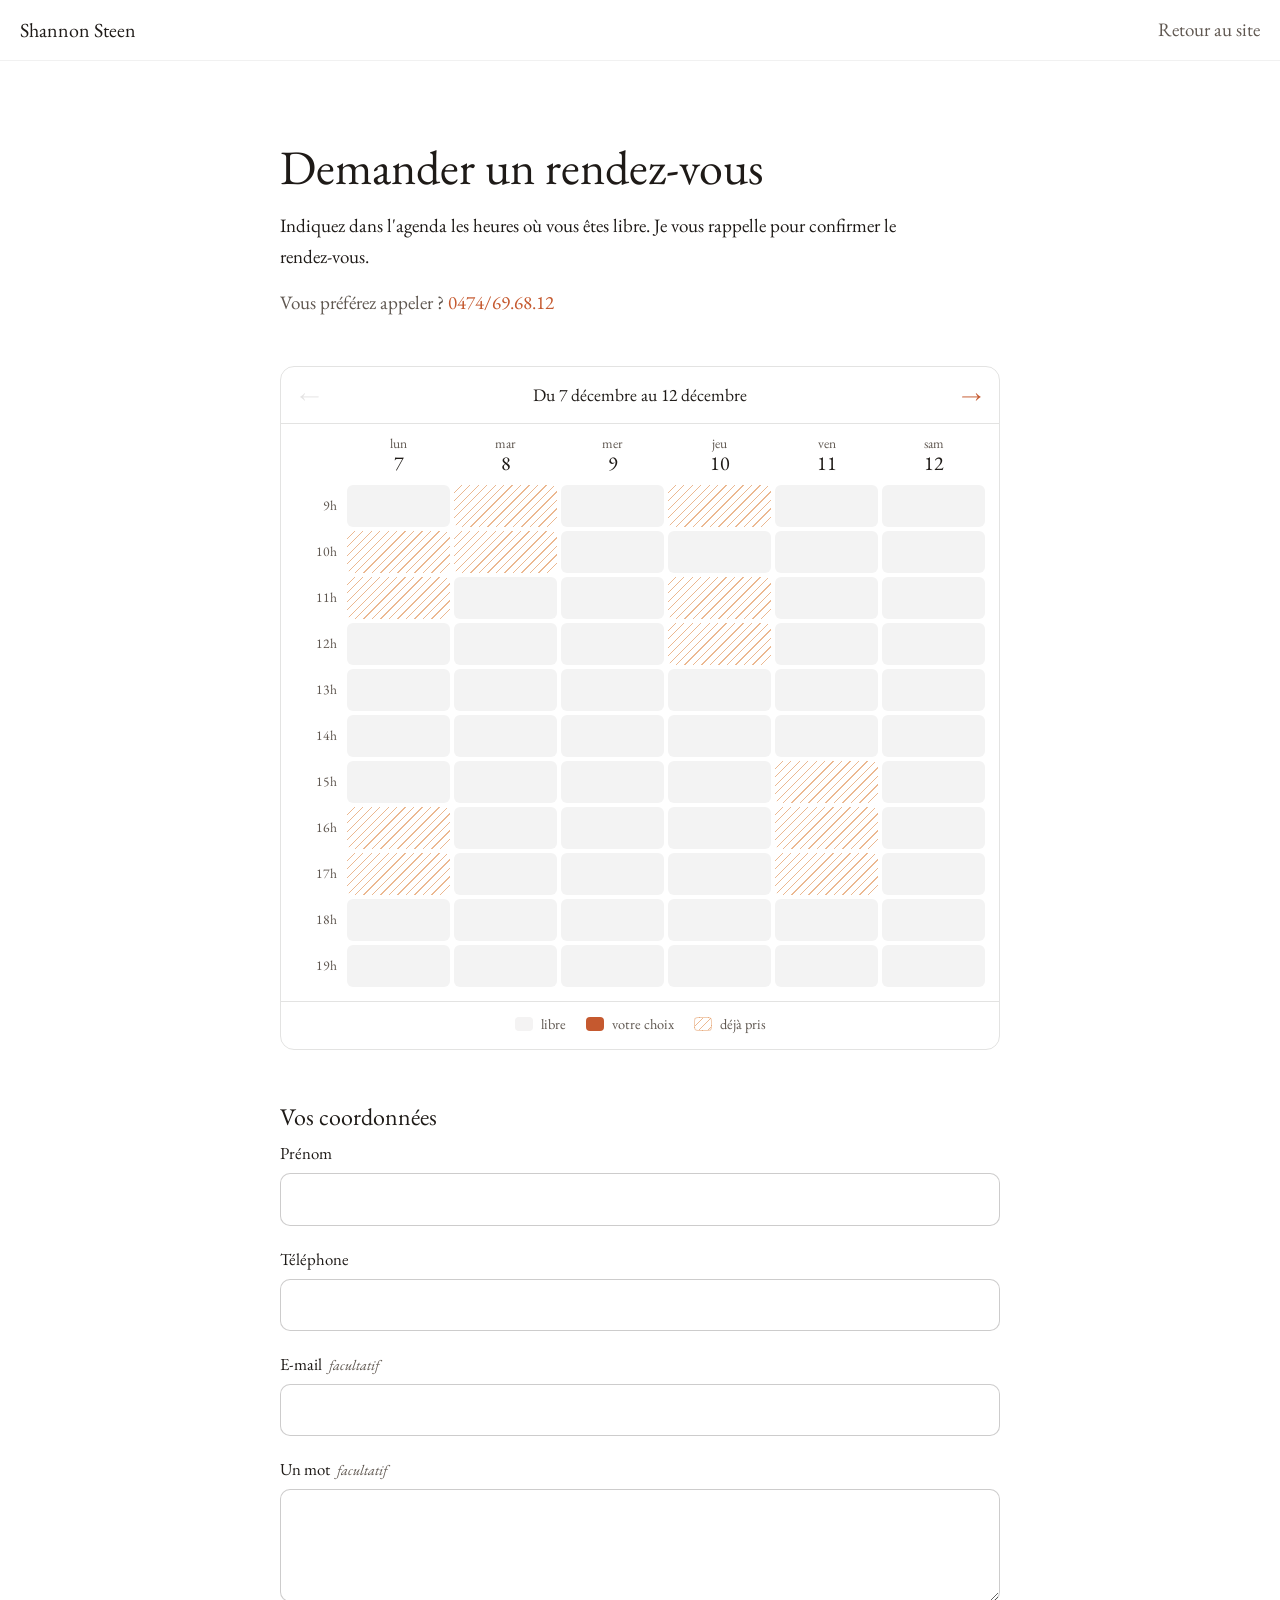
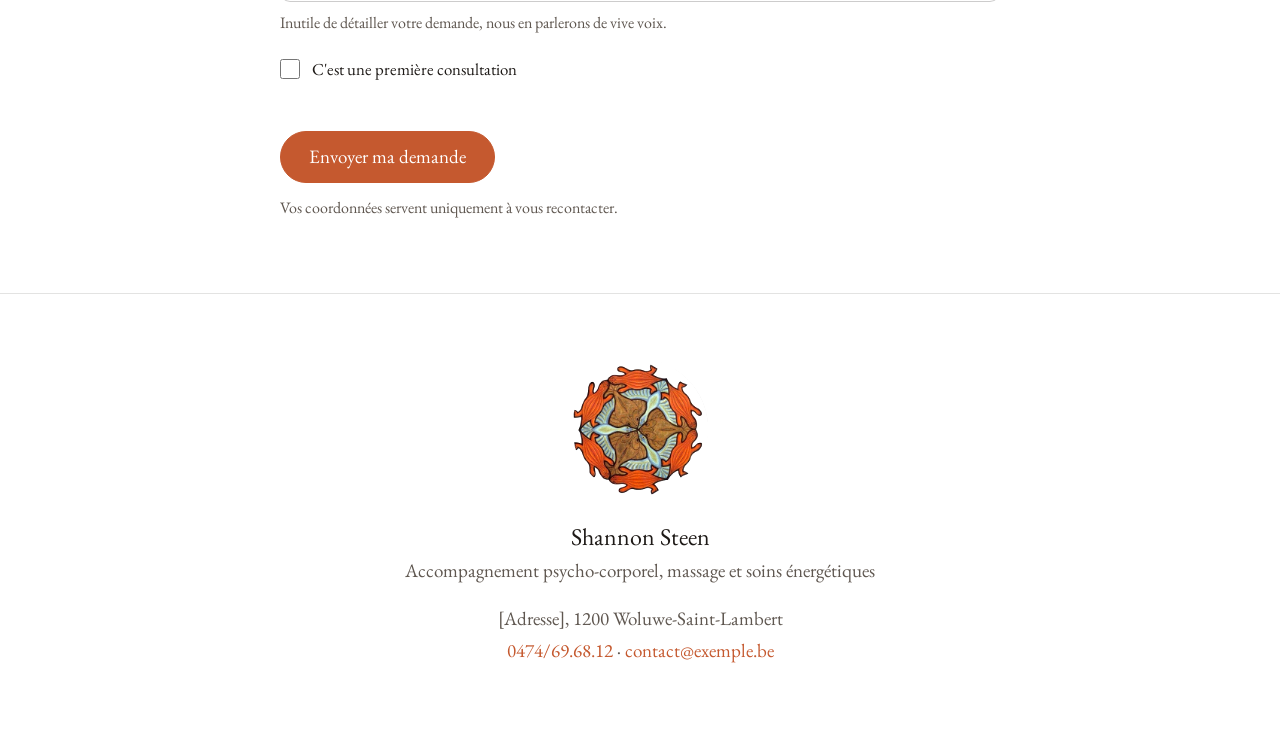
==== commit 50576bdf: "Agenda : retire le titre et la consigne au-dessus Co-Authored-By: Claude Opus 5.5 <noreply@anthropic" ====
--- a/rendez-vous.html
+++ b/rendez-vous.html
@@ -29,8 +29,7 @@
   <form class="rdv__form" id="demande" novalidate>
 
     <fieldset class="dispo">
-      <legend>Vos disponibilités</legend>
-      <p class="aide" id="aide-dispo">Touchez les heures où vous êtes libre. Vous pouvez en choisir plusieurs, sur plusieurs semaines.</p>
+      <legend class="sr">Vos disponibilités</legend>
 
       <div class="agenda">
         <div class="agenda__nav">
@@ -38,7 +37,7 @@
           <p class="agenda__titre" id="sem-titre" aria-live="polite"></p>
           <button type="button" class="agenda__fleche" id="sem-suiv" aria-label="Semaine suivante">→</button>
         </div>
-        <div class="agenda__grille" id="agenda" role="group" aria-describedby="aide-dispo"></div>
+        <div class="agenda__grille" id="agenda" role="group"></div>
         <ul class="agenda__legende" aria-hidden="true">
           <li><span class="pastille pastille--libre"></span>libre</li>
           <li><span class="pastille pastille--choisi"></span>votre choix</li>
--- a/style.css
+++ b/style.css
@@ -239,6 +239,9 @@
 .aide { color: var(--gris); font-size: 1rem; margin: 0 0 16px; }
 .erreur { color: var(--terre); font-size: 1rem; margin: 12px 0 0; }
 
+/* texte réservé aux lecteurs d'écran */
+.sr { position: absolute; width: 1px; height: 1px; overflow: hidden; clip-path: inset(50%); white-space: nowrap; }
+
 /* Agenda : jours en colonnes, heures en lignes, comme un agenda papier */
 .agenda { border: 1px solid var(--filet); border-radius: 14px; overflow: hidden; }
 .agenda__nav {
@@ -273,10 +276,10 @@
 .creneau:focus-visible { outline: 2px solid var(--encre); outline-offset: 2px; }
 /* créneau déjà pris dans l'agenda de Shannon : hachuré, non cliquable */
 .creneau--pris, .pastille--pris {
-  background: repeating-linear-gradient(135deg, transparent 0 5px, color-mix(in srgb, var(--encre) 22%, transparent) 5px 6px);
+  background: repeating-linear-gradient(135deg, transparent 0 5px, color-mix(in srgb, var(--c-orange) 70%, transparent) 5px 6px);
   cursor: default;
 }
-.creneau--pris:hover { background: repeating-linear-gradient(135deg, transparent 0 5px, color-mix(in srgb, var(--encre) 22%, transparent) 5px 6px); }
+.creneau--pris:hover { background: repeating-linear-gradient(135deg, transparent 0 5px, color-mix(in srgb, var(--c-orange) 70%, transparent) 5px 6px); }
 
 .agenda__legende {
   list-style: none; margin: 0; padding: 10px 14px 14px;
@@ -287,7 +290,7 @@
 .pastille { width: 18px; height: 14px; border-radius: 4px; display: inline-block; }
 .pastille--libre { background: color-mix(in srgb, var(--encre) 5%, transparent); }
 .pastille--choisi { background: var(--terre); }
-.pastille--pris { border: 1px solid color-mix(in srgb, var(--encre) 12%, transparent); }
+.pastille--pris { border: 1px solid color-mix(in srgb, var(--c-orange) 50%, transparent); }
 
 /* Récapitulatif des créneaux choisis : on peut en retirer un d'un geste */
 .choix { margin-top: 20px; }
